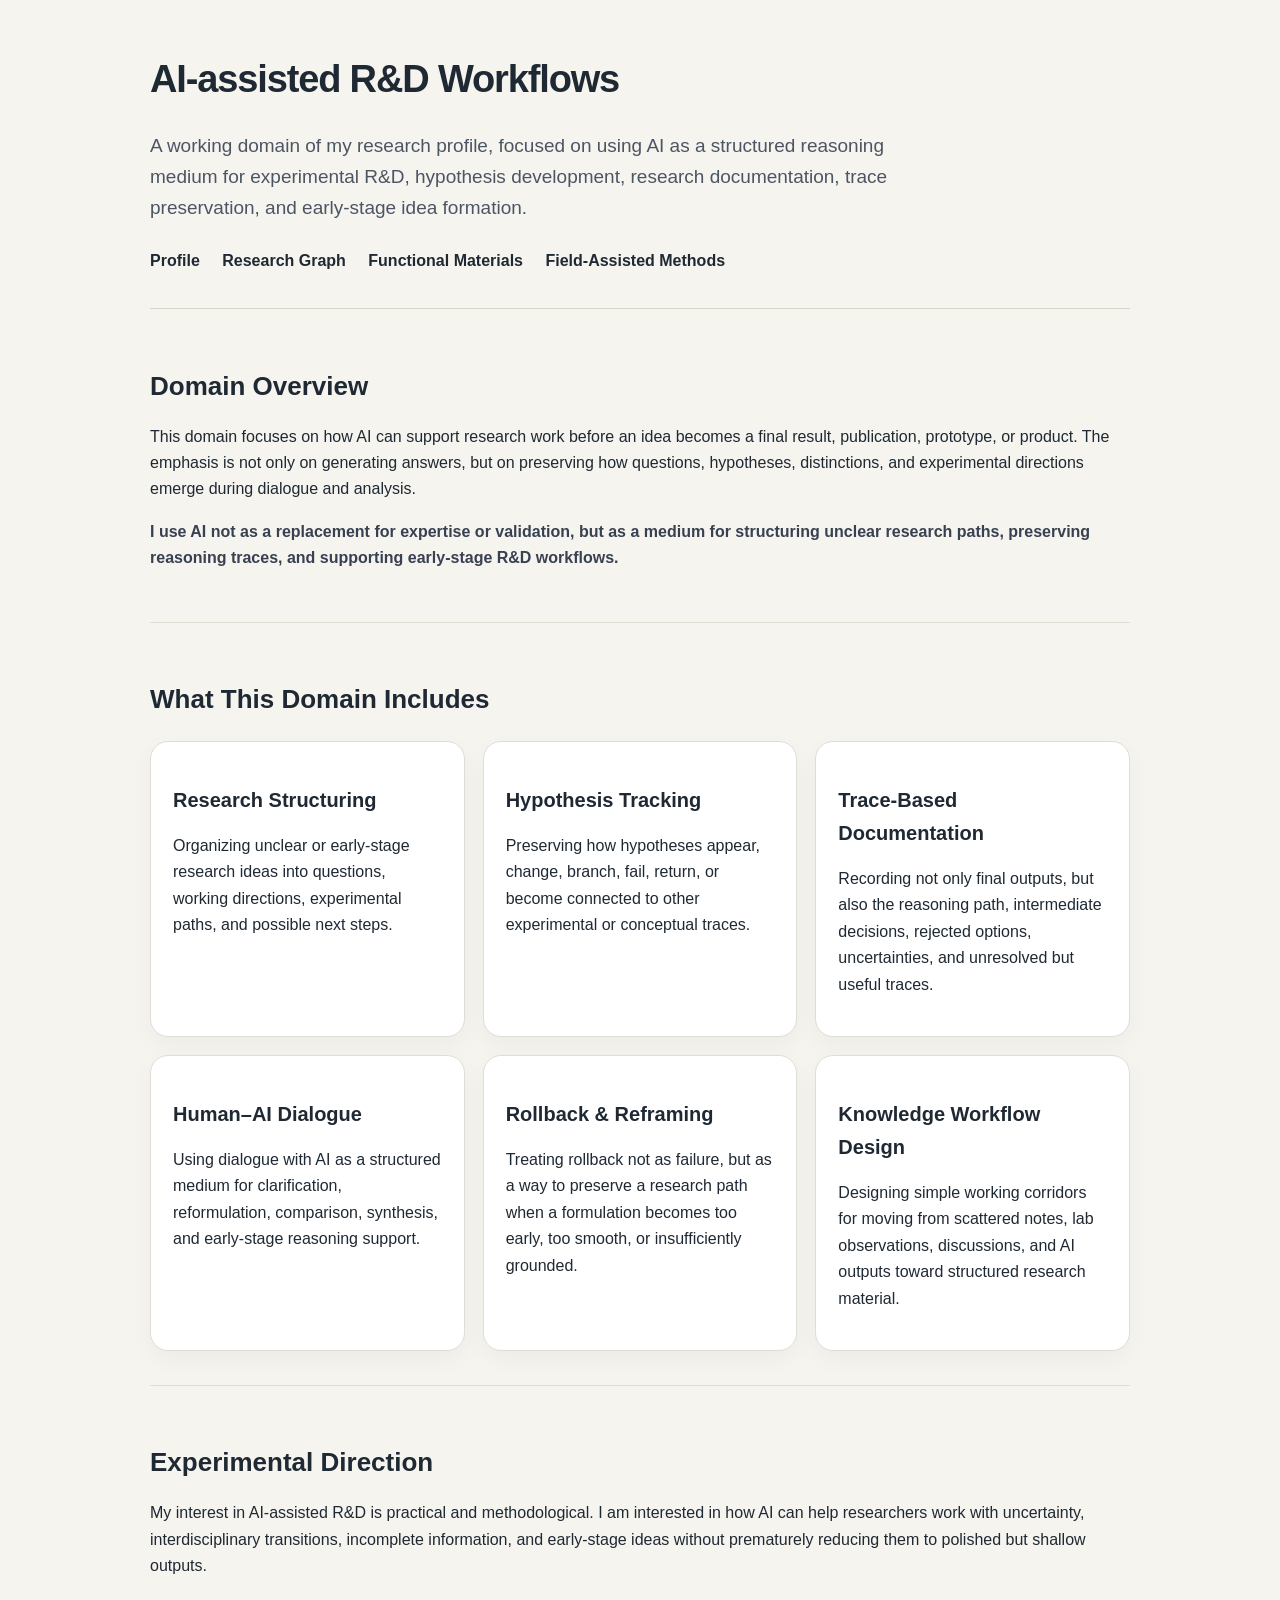
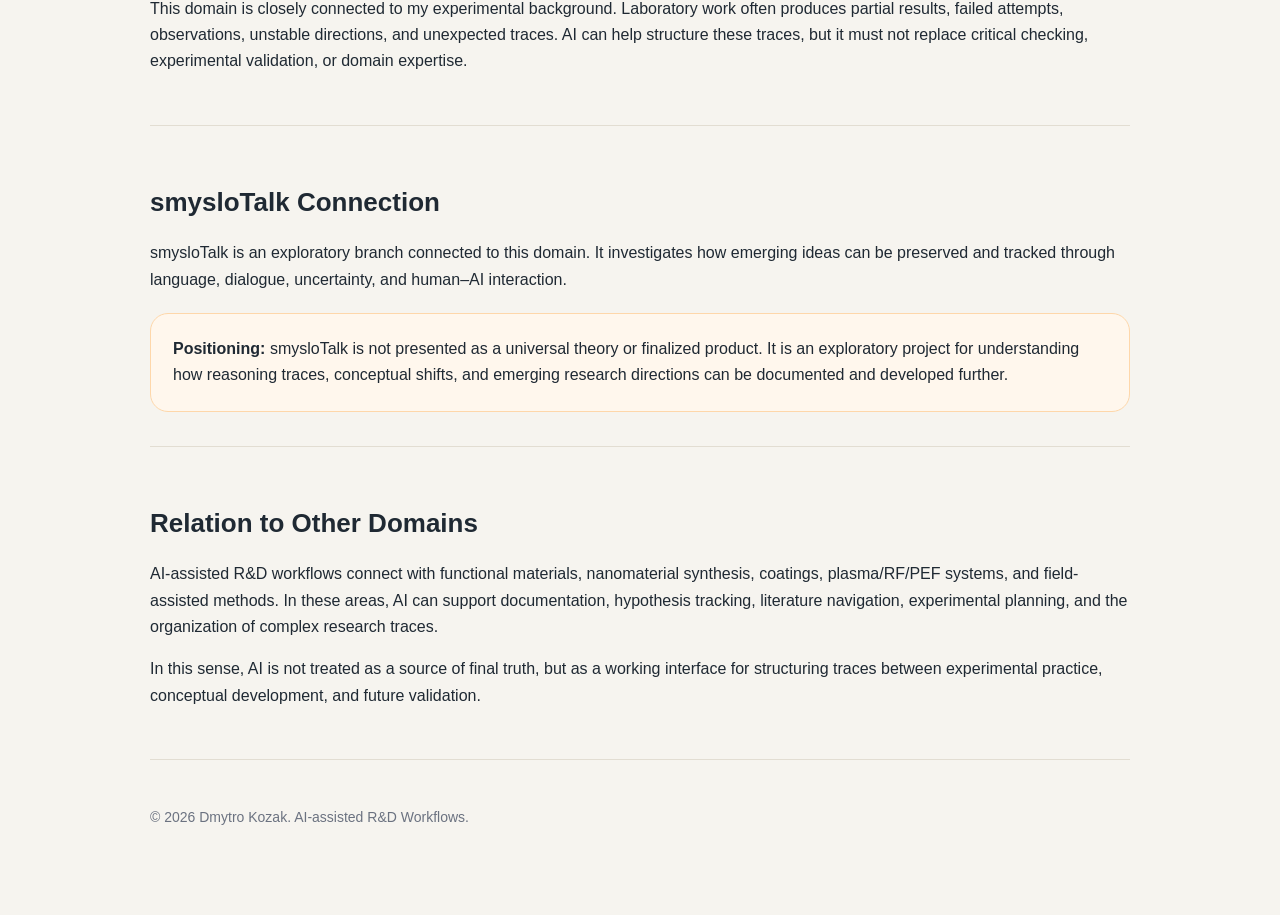
==== ai-assisted-rd.html @ 9b5f0a53 "Create ai-assisted-rd.html" ====
<!DOCTYPE html>
<html lang="en">
<head>
  <meta charset="UTF-8" />
  <meta name="viewport" content="width=device-width, initial-scale=1.0" />
  <title>AI-assisted R&D Workflows — Dmytro Kozak</title>
  <style>
    body {
      margin: 0;
      font-family: Arial, Helvetica, sans-serif;
      background: #f6f4ef;
      color: #1f2933;
      line-height: 1.65;
    }

    .page {
      max-width: 980px;
      margin: 0 auto;
      padding: 48px 24px 72px;
    }

    header {
      padding-bottom: 34px;
      border-bottom: 1px solid #d8d2c4;
    }

    h1 {
      font-size: 38px;
      margin: 0 0 12px;
      letter-spacing: -0.03em;
    }

    .subtitle {
      font-size: 19px;
      color: #4b5563;
      max-width: 760px;
    }

    nav {
      margin-top: 24px;
    }

    nav a {
      margin-right: 18px;
      color: #1f2933;
      text-decoration: none;
      font-weight: 600;
    }

    nav a:hover {
      text-decoration: underline;
    }

    section {
      padding: 34px 0;
      border-bottom: 1px solid #e2ddd2;
    }

    h2 {
      font-size: 26px;
      margin-bottom: 14px;
    }

    h3 {
      font-size: 20px;
      margin-bottom: 8px;
    }

    .grid {
      display: grid;
      grid-template-columns: repeat(auto-fit, minmax(260px, 1fr));
      gap: 18px;
      margin-top: 20px;
    }

    .card {
      background: #ffffff;
      border: 1px solid #e0ddd6;
      border-radius: 18px;
      padding: 22px;
      box-shadow: 0 8px 24px rgba(0,0,0,0.04);
    }

    .note {
      background: #fff7ed;
      border: 1px solid #fed7aa;
      border-radius: 18px;
      padding: 22px;
      margin-top: 20px;
    }

    .tagline {
      font-weight: 600;
      color: #374151;
    }

    footer {
      padding-top: 32px;
      color: #6b7280;
      font-size: 14px;
    }
  </style>
</head>

<body>
  <main class="page">
    <header>
      <h1>AI-assisted R&D Workflows</h1>
      <p class="subtitle">
        A working domain of my research profile, focused on using AI as a structured
        reasoning medium for experimental R&amp;D, hypothesis development, research
        documentation, trace preservation, and early-stage idea formation.
      </p>

      <nav>
        <a href="index.html">Profile</a>
        <a href="graph.html">Research Graph</a>
        <a href="functional-materials.html">Functional Materials</a>
        <a href="field-assisted-methods.html">Field-Assisted Methods</a>
      </nav>
    </header>

    <section>
      <h2>Domain Overview</h2>
      <p>
        This domain focuses on how AI can support research work before an idea becomes
        a final result, publication, prototype, or product. The emphasis is not only on
        generating answers, but on preserving how questions, hypotheses, distinctions,
        and experimental directions emerge during dialogue and analysis.
      </p>

      <p class="tagline">
        I use AI not as a replacement for expertise or validation, but as a medium for
        structuring unclear research paths, preserving reasoning traces, and supporting
        early-stage R&amp;D workflows.
      </p>
    </section>

    <section>
      <h2>What This Domain Includes</h2>

      <div class="grid">
        <div class="card">
          <h3>Research Structuring</h3>
          <p>
            Organizing unclear or early-stage research ideas into questions, working
            directions, experimental paths, and possible next steps.
          </p>
        </div>

        <div class="card">
          <h3>Hypothesis Tracking</h3>
          <p>
            Preserving how hypotheses appear, change, branch, fail, return, or become
            connected to other experimental or conceptual traces.
          </p>
        </div>

        <div class="card">
          <h3>Trace-Based Documentation</h3>
          <p>
            Recording not only final outputs, but also the reasoning path, intermediate
            decisions, rejected options, uncertainties, and unresolved but useful traces.
          </p>
        </div>

        <div class="card">
          <h3>Human–AI Dialogue</h3>
          <p>
            Using dialogue with AI as a structured medium for clarification, reformulation,
            comparison, synthesis, and early-stage reasoning support.
          </p>
        </div>

        <div class="card">
          <h3>Rollback & Reframing</h3>
          <p>
            Treating rollback not as failure, but as a way to preserve a research path
            when a formulation becomes too early, too smooth, or insufficiently grounded.
          </p>
        </div>

        <div class="card">
          <h3>Knowledge Workflow Design</h3>
          <p>
            Designing simple working corridors for moving from scattered notes, lab
            observations, discussions, and AI outputs toward structured research material.
          </p>
        </div>
      </div>
    </section>

    <section>
      <h2>Experimental Direction</h2>
      <p>
        My interest in AI-assisted R&amp;D is practical and methodological. I am interested
        in how AI can help researchers work with uncertainty, interdisciplinary transitions,
        incomplete information, and early-stage ideas without prematurely reducing them
        to polished but shallow outputs.
      </p>

      <p>
        This domain is closely connected to my experimental background. Laboratory work
        often produces partial results, failed attempts, observations, unstable directions,
        and unexpected traces. AI can help structure these traces, but it must not replace
        critical checking, experimental validation, or domain expertise.
      </p>
    </section>

    <section>
      <h2>smysloTalk Connection</h2>
      <p>
        smysloTalk is an exploratory branch connected to this domain. It investigates
        how emerging ideas can be preserved and tracked through language, dialogue,
        uncertainty, and human–AI interaction.
      </p>

      <div class="note">
        <strong>Positioning:</strong>
        smysloTalk is not presented as a universal theory or finalized product. It is an
        exploratory project for understanding how reasoning traces, conceptual shifts,
        and emerging research directions can be documented and developed further.
      </div>
    </section>

    <section>
      <h2>Relation to Other Domains</h2>
      <p>
        AI-assisted R&amp;D workflows connect with functional materials, nanomaterial
        synthesis, coatings, plasma/RF/PEF systems, and field-assisted methods. In these
        areas, AI can support documentation, hypothesis tracking, literature navigation,
        experimental planning, and the organization of complex research traces.
      </p>

      <p>
        In this sense, AI is not treated as a source of final truth, but as a working
        interface for structuring traces between experimental practice, conceptual
        development, and future validation.
      </p>
    </section>

    <footer>
      <p>© 2026 Dmytro Kozak. AI-assisted R&amp;D Workflows.</p>
    </footer>
  </main>
</body>
</html>
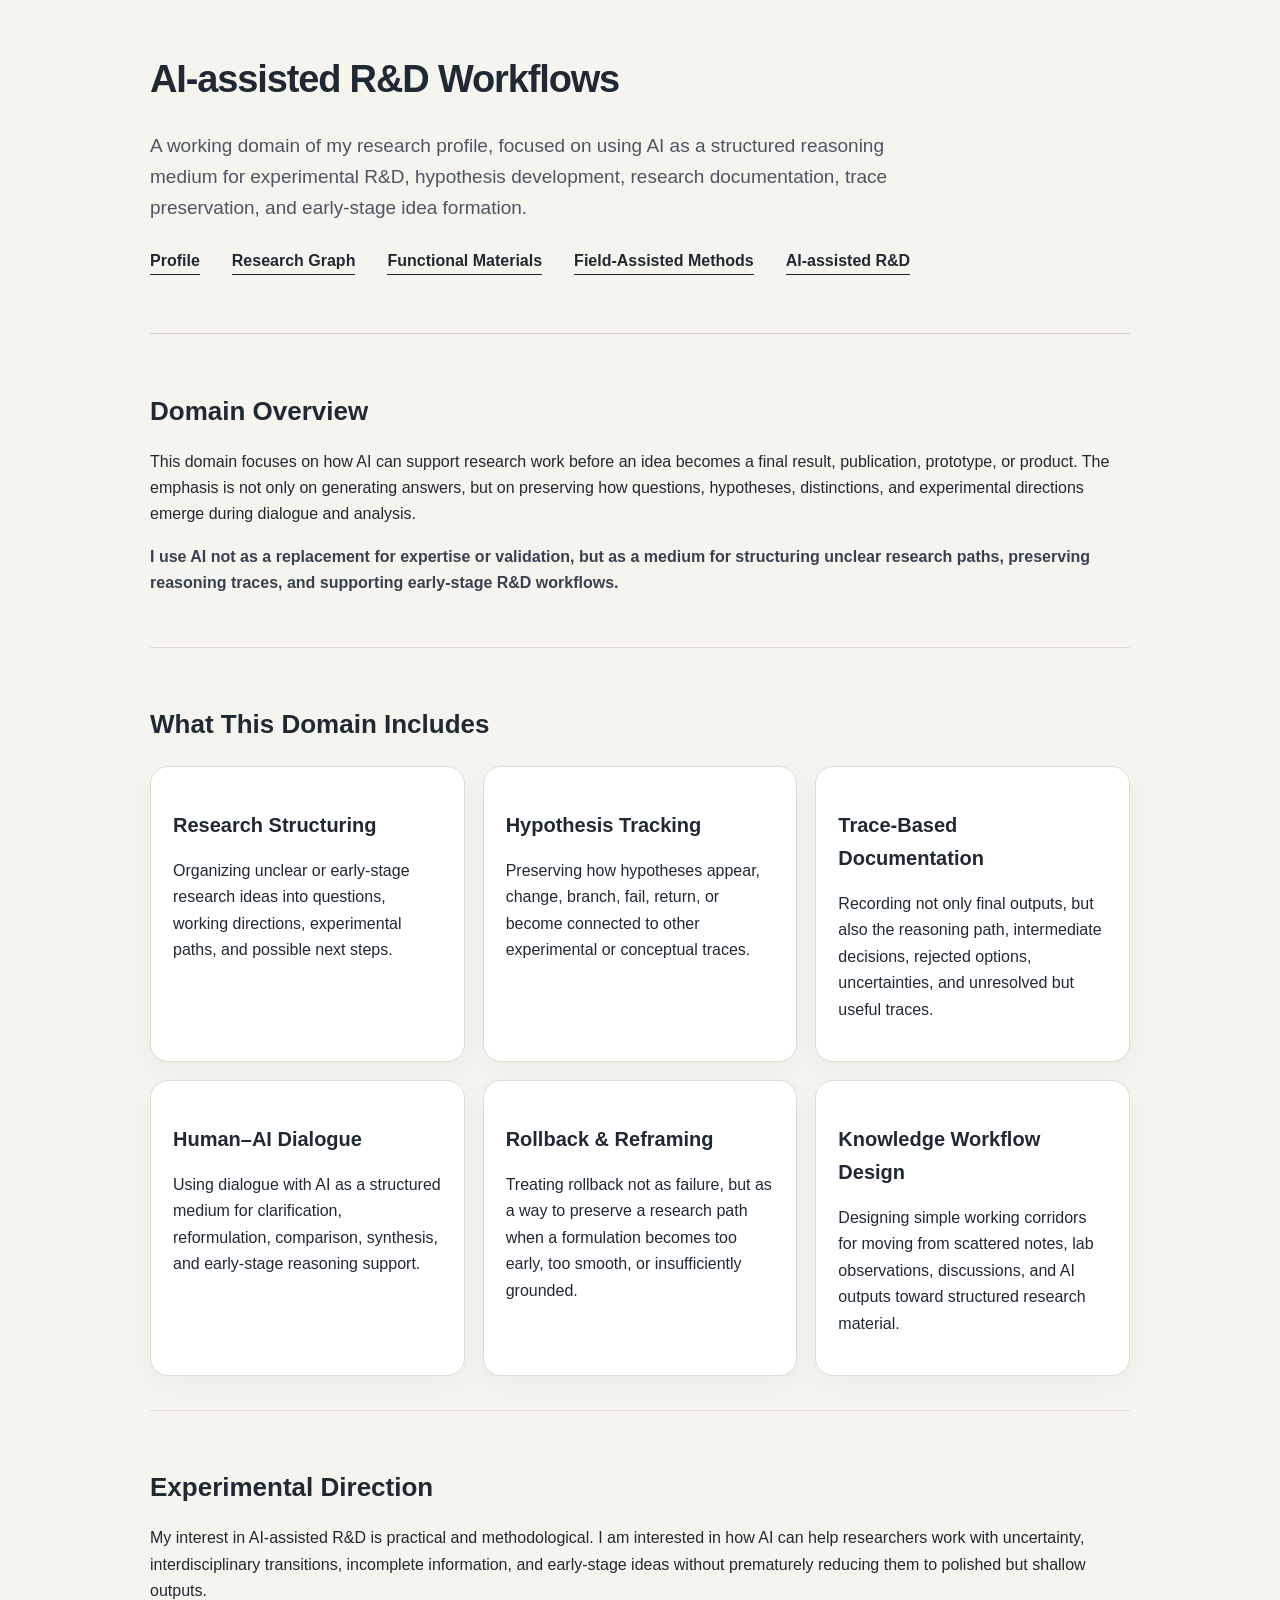
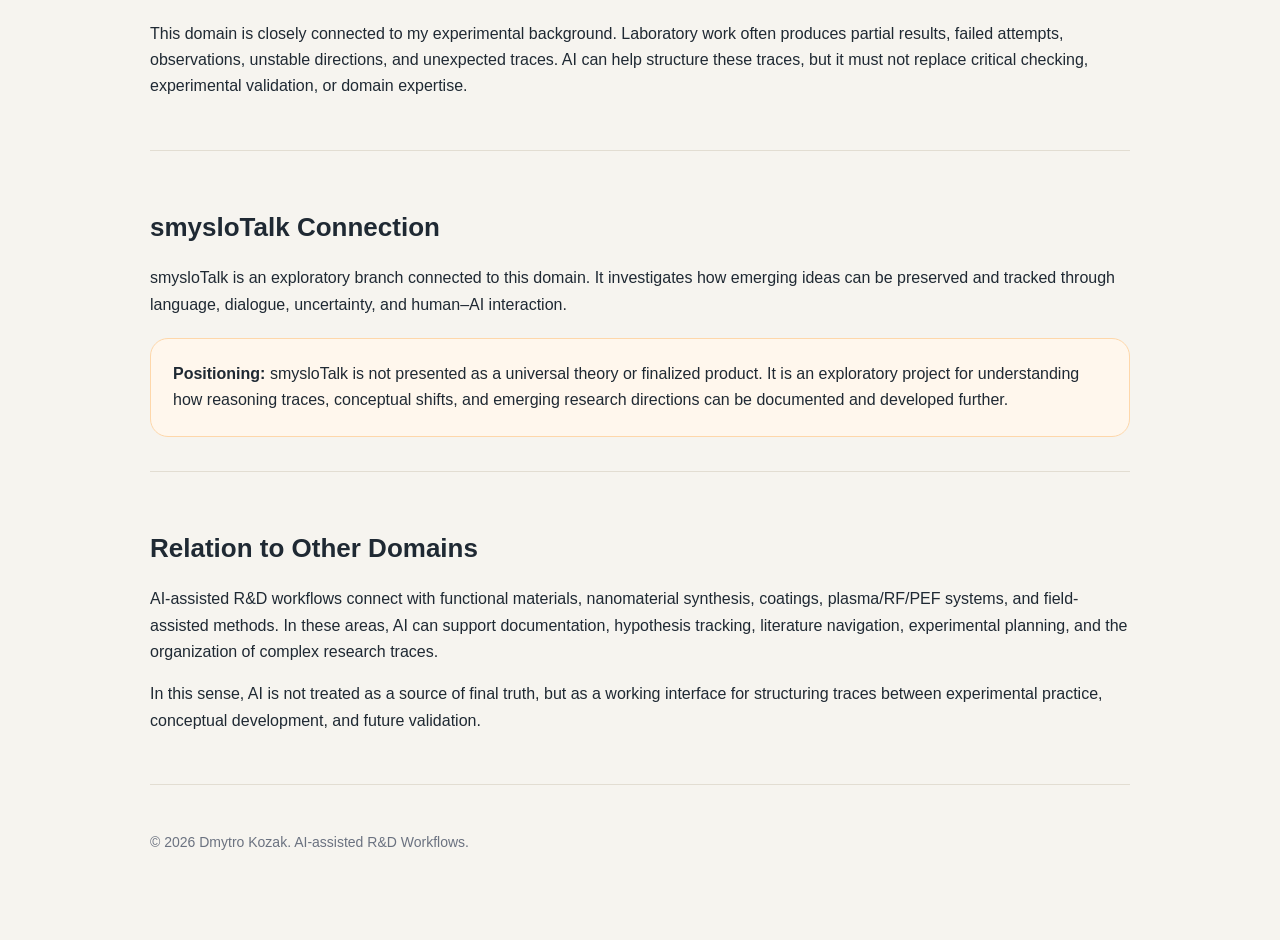
==== commit 6e57df74: "Update ai-assisted-rd.html" ====
--- a/ai-assisted-rd.html
+++ b/ai-assisted-rd.html
@@ -113,10 +113,13 @@
       </p>
 
       <nav>
-        <a href="index.html">Profile</a>
-        <a href="graph.html">Research Graph</a>
-        <a href="functional-materials.html">Functional Materials</a>
-        <a href="field-assisted-methods.html">Field-Assisted Methods</a>
+        <div style="margin: 24px 0; display: flex; flex-wrap: wrap; gap: 14px;">
+  <a href="index.html" style="color: #1f2933; font-weight: 600; text-decoration: none; border-bottom: 1px solid #1f2933;">Profile</a>
+  <a href="graph.html" style="color: #1f2933; font-weight: 600; text-decoration: none; border-bottom: 1px solid #1f2933;">Research Graph</a>
+  <a href="functional-materials.html" style="color: #1f2933; font-weight: 600; text-decoration: none; border-bottom: 1px solid #1f2933;">Functional Materials</a>
+  <a href="field-assisted-methods.html" style="color: #1f2933; font-weight: 600; text-decoration: none; border-bottom: 1px solid #1f2933;">Field-Assisted Methods</a>
+  <a href="ai-assisted-rd.html" style="color: #1f2933; font-weight: 600; text-decoration: none; border-bottom: 1px solid #1f2933;">AI-assisted R&amp;D</a>
+</div>
       </nav>
     </header>
 
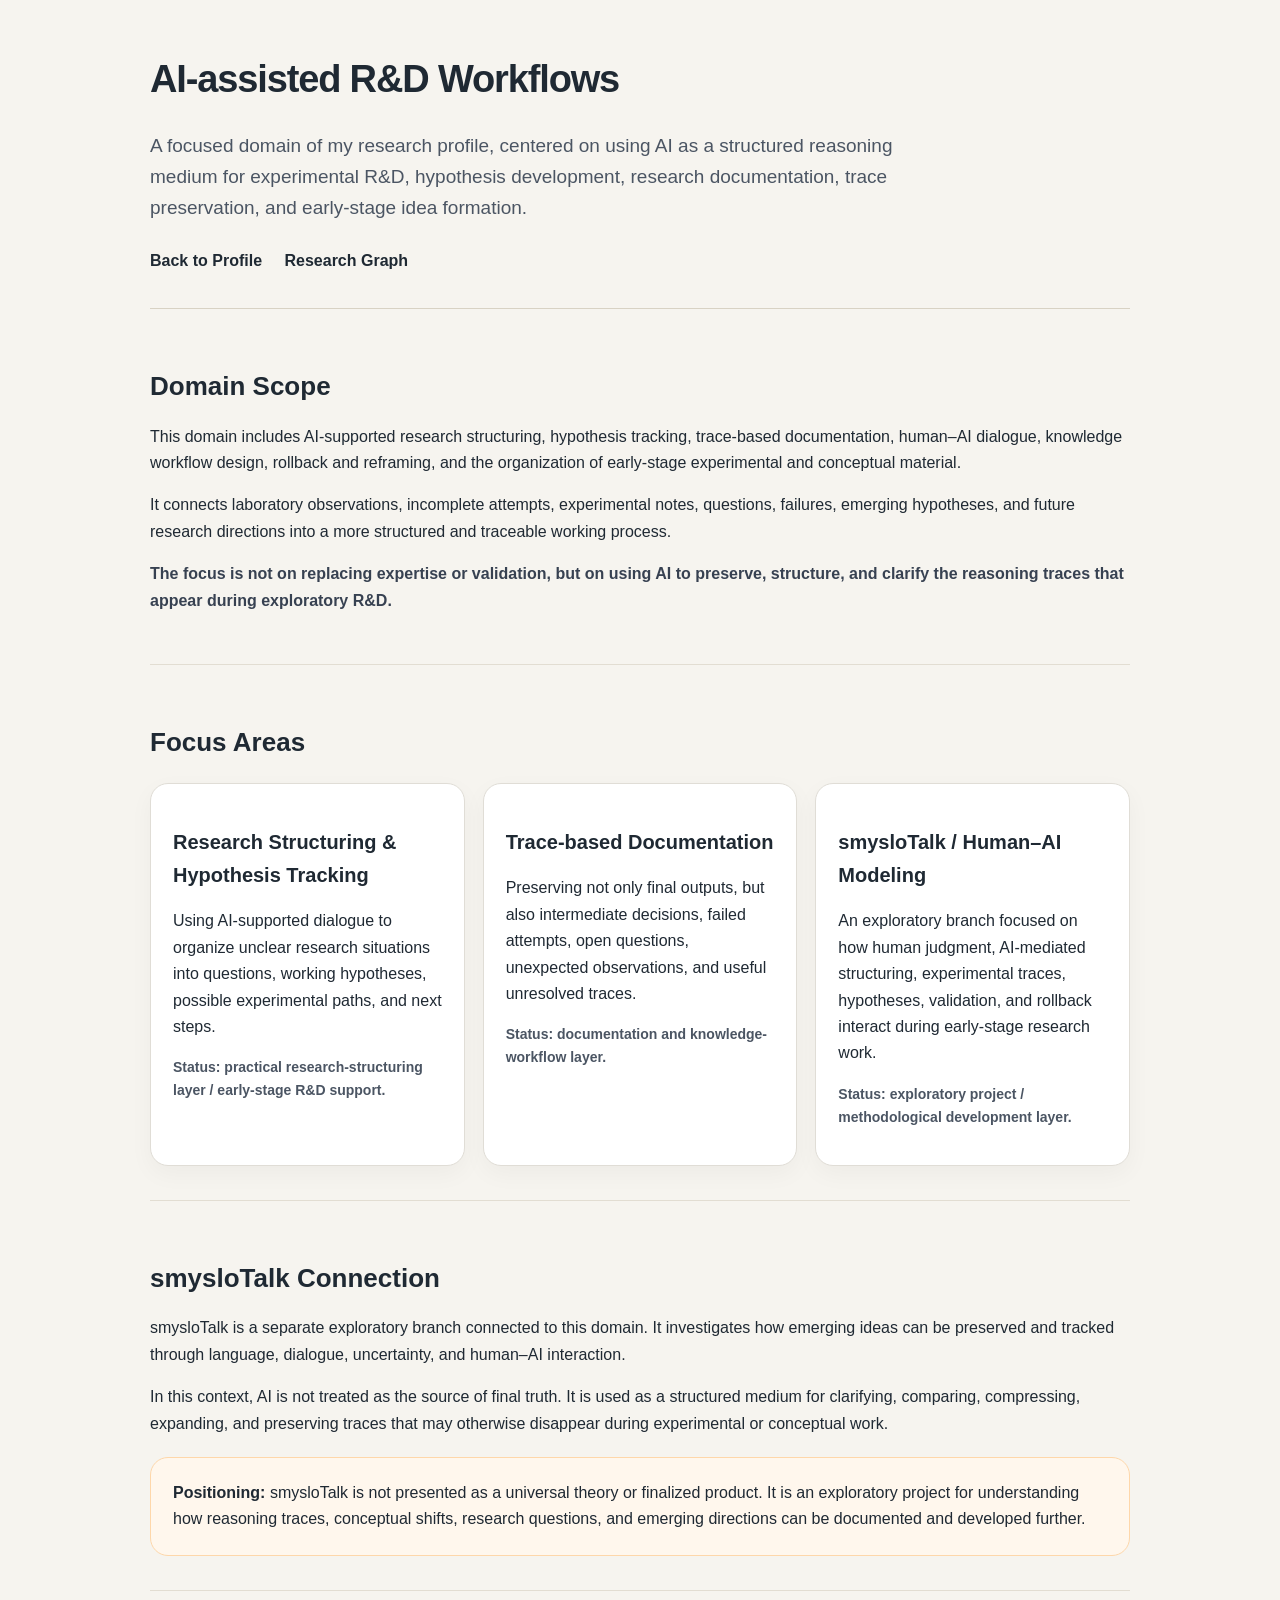
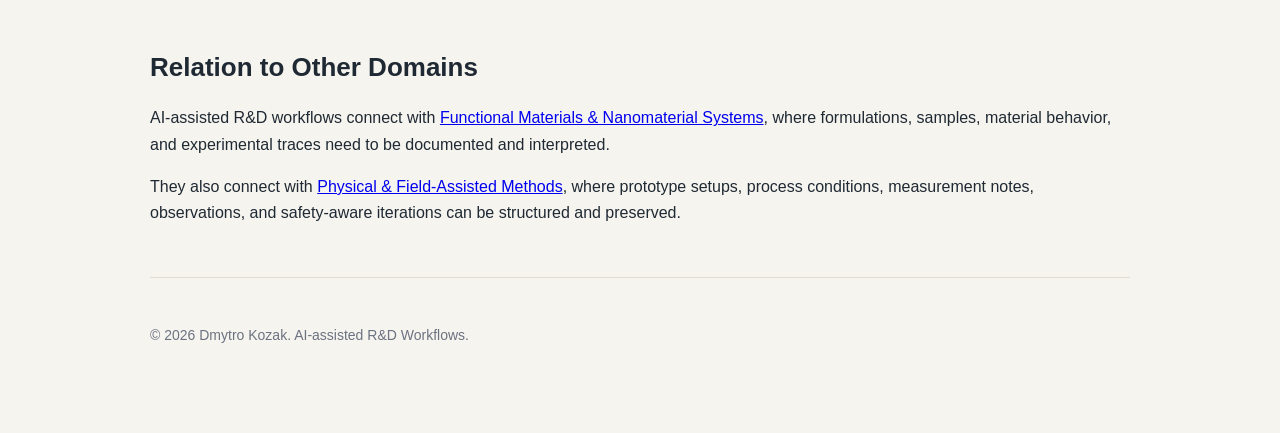
==== commit 8e5d8bc9: "Update ai-assisted-rd.html" ====
--- a/ai-assisted-rd.html
+++ b/ai-assisted-rd.html
@@ -89,6 +89,13 @@
       margin-top: 20px;
     }
 
+    .status {
+      font-size: 14px;
+      font-weight: 600;
+      color: #4b5563;
+      margin-top: 14px;
+    }
+
     .tagline {
       font-weight: 600;
       color: #374151;
@@ -105,140 +112,116 @@
 <body>
   <main class="page">
     <header>
-      <h1>AI-assisted R&D Workflows</h1>
+      <h1>AI-assisted R&amp;D Workflows</h1>
       <p class="subtitle">
-        A working domain of my research profile, focused on using AI as a structured
+        A focused domain of my research profile, centered on using AI as a structured
         reasoning medium for experimental R&amp;D, hypothesis development, research
         documentation, trace preservation, and early-stage idea formation.
       </p>
 
       <nav>
-        <div style="margin: 24px 0; display: flex; flex-wrap: wrap; gap: 14px;">
-  <a href="index.html" style="color: #1f2933; font-weight: 600; text-decoration: none; border-bottom: 1px solid #1f2933;">Profile</a>
-  <a href="graph.html" style="color: #1f2933; font-weight: 600; text-decoration: none; border-bottom: 1px solid #1f2933;">Research Graph</a>
-  <a href="functional-materials.html" style="color: #1f2933; font-weight: 600; text-decoration: none; border-bottom: 1px solid #1f2933;">Functional Materials</a>
-  <a href="field-assisted-methods.html" style="color: #1f2933; font-weight: 600; text-decoration: none; border-bottom: 1px solid #1f2933;">Field-Assisted Methods</a>
-  <a href="ai-assisted-rd.html" style="color: #1f2933; font-weight: 600; text-decoration: none; border-bottom: 1px solid #1f2933;">AI-assisted R&amp;D</a>
-</div>
+        <a href="index.html">Back to Profile</a>
+        <a href="graph.html">Research Graph</a>
       </nav>
     </header>
 
     <section>
-      <h2>Domain Overview</h2>
-      <p>
-        This domain focuses on how AI can support research work before an idea becomes
-        a final result, publication, prototype, or product. The emphasis is not only on
-        generating answers, but on preserving how questions, hypotheses, distinctions,
-        and experimental directions emerge during dialogue and analysis.
+      <h2>Domain Scope</h2>
+      <p>
+        This domain includes AI-supported research structuring, hypothesis tracking,
+        trace-based documentation, human–AI dialogue, knowledge workflow design,
+        rollback and reframing, and the organization of early-stage experimental
+        and conceptual material.
+      </p>
+
+      <p>
+        It connects laboratory observations, incomplete attempts, experimental notes,
+        questions, failures, emerging hypotheses, and future research directions into
+        a more structured and traceable working process.
       </p>
 
       <p class="tagline">
-        I use AI not as a replacement for expertise or validation, but as a medium for
-        structuring unclear research paths, preserving reasoning traces, and supporting
-        early-stage R&amp;D workflows.
-      </p>
-    </section>
-
-    <section>
-      <h2>What This Domain Includes</h2>
+        The focus is not on replacing expertise or validation, but on using AI to preserve,
+        structure, and clarify the reasoning traces that appear during exploratory R&amp;D.
+      </p>
+    </section>
+
+    <section>
+      <h2>Focus Areas</h2>
 
       <div class="grid">
         <div class="card">
-          <h3>Research Structuring</h3>
+          <h3>Research Structuring &amp; Hypothesis Tracking</h3>
           <p>
-            Organizing unclear or early-stage research ideas into questions, working
-            directions, experimental paths, and possible next steps.
+            Using AI-supported dialogue to organize unclear research situations into
+            questions, working hypotheses, possible experimental paths, and next steps.
+          </p>
+          <p class="status">
+            Status: practical research-structuring layer / early-stage R&amp;D support.
           </p>
         </div>
 
         <div class="card">
-          <h3>Hypothesis Tracking</h3>
+          <h3>Trace-based Documentation</h3>
           <p>
-            Preserving how hypotheses appear, change, branch, fail, return, or become
-            connected to other experimental or conceptual traces.
+            Preserving not only final outputs, but also intermediate decisions, failed
+            attempts, open questions, unexpected observations, and useful unresolved traces.
+          </p>
+          <p class="status">
+            Status: documentation and knowledge-workflow layer.
           </p>
         </div>
 
         <div class="card">
-          <h3>Trace-Based Documentation</h3>
+          <h3>smysloTalk / Human–AI Modeling</h3>
           <p>
-            Recording not only final outputs, but also the reasoning path, intermediate
-            decisions, rejected options, uncertainties, and unresolved but useful traces.
-          </p>
-        </div>
-
-        <div class="card">
-          <h3>Human–AI Dialogue</h3>
-          <p>
-            Using dialogue with AI as a structured medium for clarification, reformulation,
-            comparison, synthesis, and early-stage reasoning support.
-          </p>
-        </div>
-
-        <div class="card">
-          <h3>Rollback & Reframing</h3>
-          <p>
-            Treating rollback not as failure, but as a way to preserve a research path
-            when a formulation becomes too early, too smooth, or insufficiently grounded.
-          </p>
-        </div>
-
-        <div class="card">
-          <h3>Knowledge Workflow Design</h3>
-          <p>
-            Designing simple working corridors for moving from scattered notes, lab
-            observations, discussions, and AI outputs toward structured research material.
+            An exploratory branch focused on how human judgment, AI-mediated structuring,
+            experimental traces, hypotheses, validation, and rollback interact during
+            early-stage research work.
+          </p>
+          <p class="status">
+            Status: exploratory project / methodological development layer.
           </p>
         </div>
       </div>
     </section>
 
     <section>
-      <h2>Experimental Direction</h2>
-      <p>
-        My interest in AI-assisted R&amp;D is practical and methodological. I am interested
-        in how AI can help researchers work with uncertainty, interdisciplinary transitions,
-        incomplete information, and early-stage ideas without prematurely reducing them
-        to polished but shallow outputs.
-      </p>
-
-      <p>
-        This domain is closely connected to my experimental background. Laboratory work
-        often produces partial results, failed attempts, observations, unstable directions,
-        and unexpected traces. AI can help structure these traces, but it must not replace
-        critical checking, experimental validation, or domain expertise.
-      </p>
-    </section>
-
-    <section>
       <h2>smysloTalk Connection</h2>
       <p>
-        smysloTalk is an exploratory branch connected to this domain. It investigates
+        smysloTalk is a separate exploratory branch connected to this domain. It investigates
         how emerging ideas can be preserved and tracked through language, dialogue,
         uncertainty, and human–AI interaction.
+      </p>
+
+      <p>
+        In this context, AI is not treated as the source of final truth. It is used as a
+        structured medium for clarifying, comparing, compressing, expanding, and preserving
+        traces that may otherwise disappear during experimental or conceptual work.
       </p>
 
       <div class="note">
         <strong>Positioning:</strong>
         smysloTalk is not presented as a universal theory or finalized product. It is an
         exploratory project for understanding how reasoning traces, conceptual shifts,
-        and emerging research directions can be documented and developed further.
+        research questions, and emerging directions can be documented and developed further.
       </div>
     </section>
 
     <section>
       <h2>Relation to Other Domains</h2>
       <p>
-        AI-assisted R&amp;D workflows connect with functional materials, nanomaterial
-        synthesis, coatings, plasma/RF/PEF systems, and field-assisted methods. In these
-        areas, AI can support documentation, hypothesis tracking, literature navigation,
-        experimental planning, and the organization of complex research traces.
-      </p>
-
-      <p>
-        In this sense, AI is not treated as a source of final truth, but as a working
-        interface for structuring traces between experimental practice, conceptual
-        development, and future validation.
+        AI-assisted R&amp;D workflows connect with
+        <a href="functional-materials.html">Functional Materials &amp; Nanomaterial Systems</a>,
+        where formulations, samples, material behavior, and experimental traces need to be
+        documented and interpreted.
+      </p>
+
+      <p>
+        They also connect with
+        <a href="field-assisted-methods.html">Physical &amp; Field-Assisted Methods</a>,
+        where prototype setups, process conditions, measurement notes, observations, and
+        safety-aware iterations can be structured and preserved.
       </p>
     </section>
 
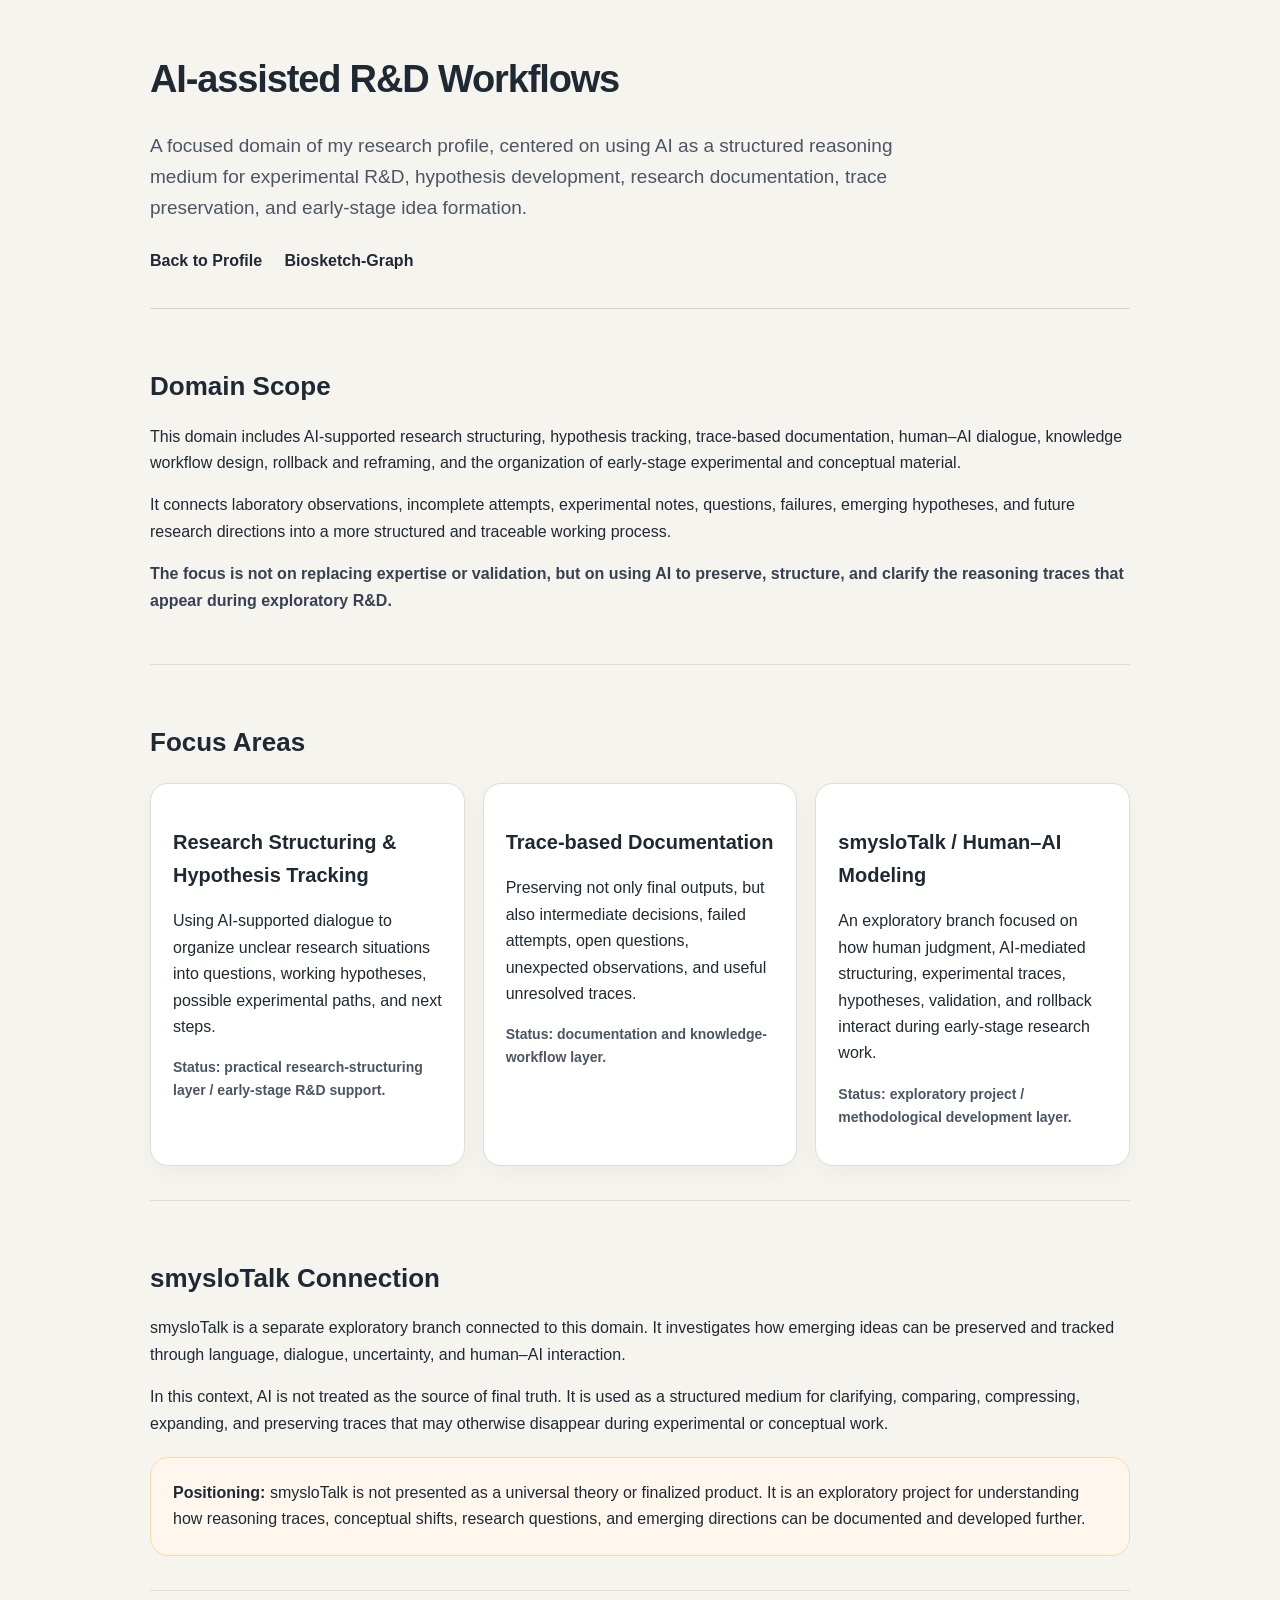
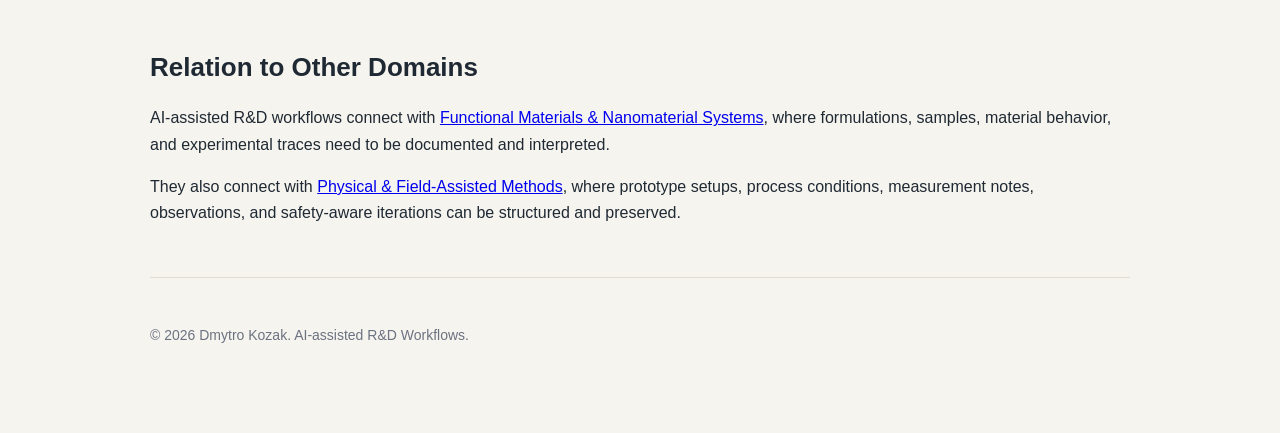
==== commit f76d811c: "Update ai-assisted-rd.html" ====
--- a/ai-assisted-rd.html
+++ b/ai-assisted-rd.html
@@ -121,7 +121,7 @@
 
       <nav>
         <a href="index.html">Back to Profile</a>
-        <a href="graph.html">Research Graph</a>
+        <a href="graph.html">Biosketch-Graph</a>
       </nav>
     </header>
 
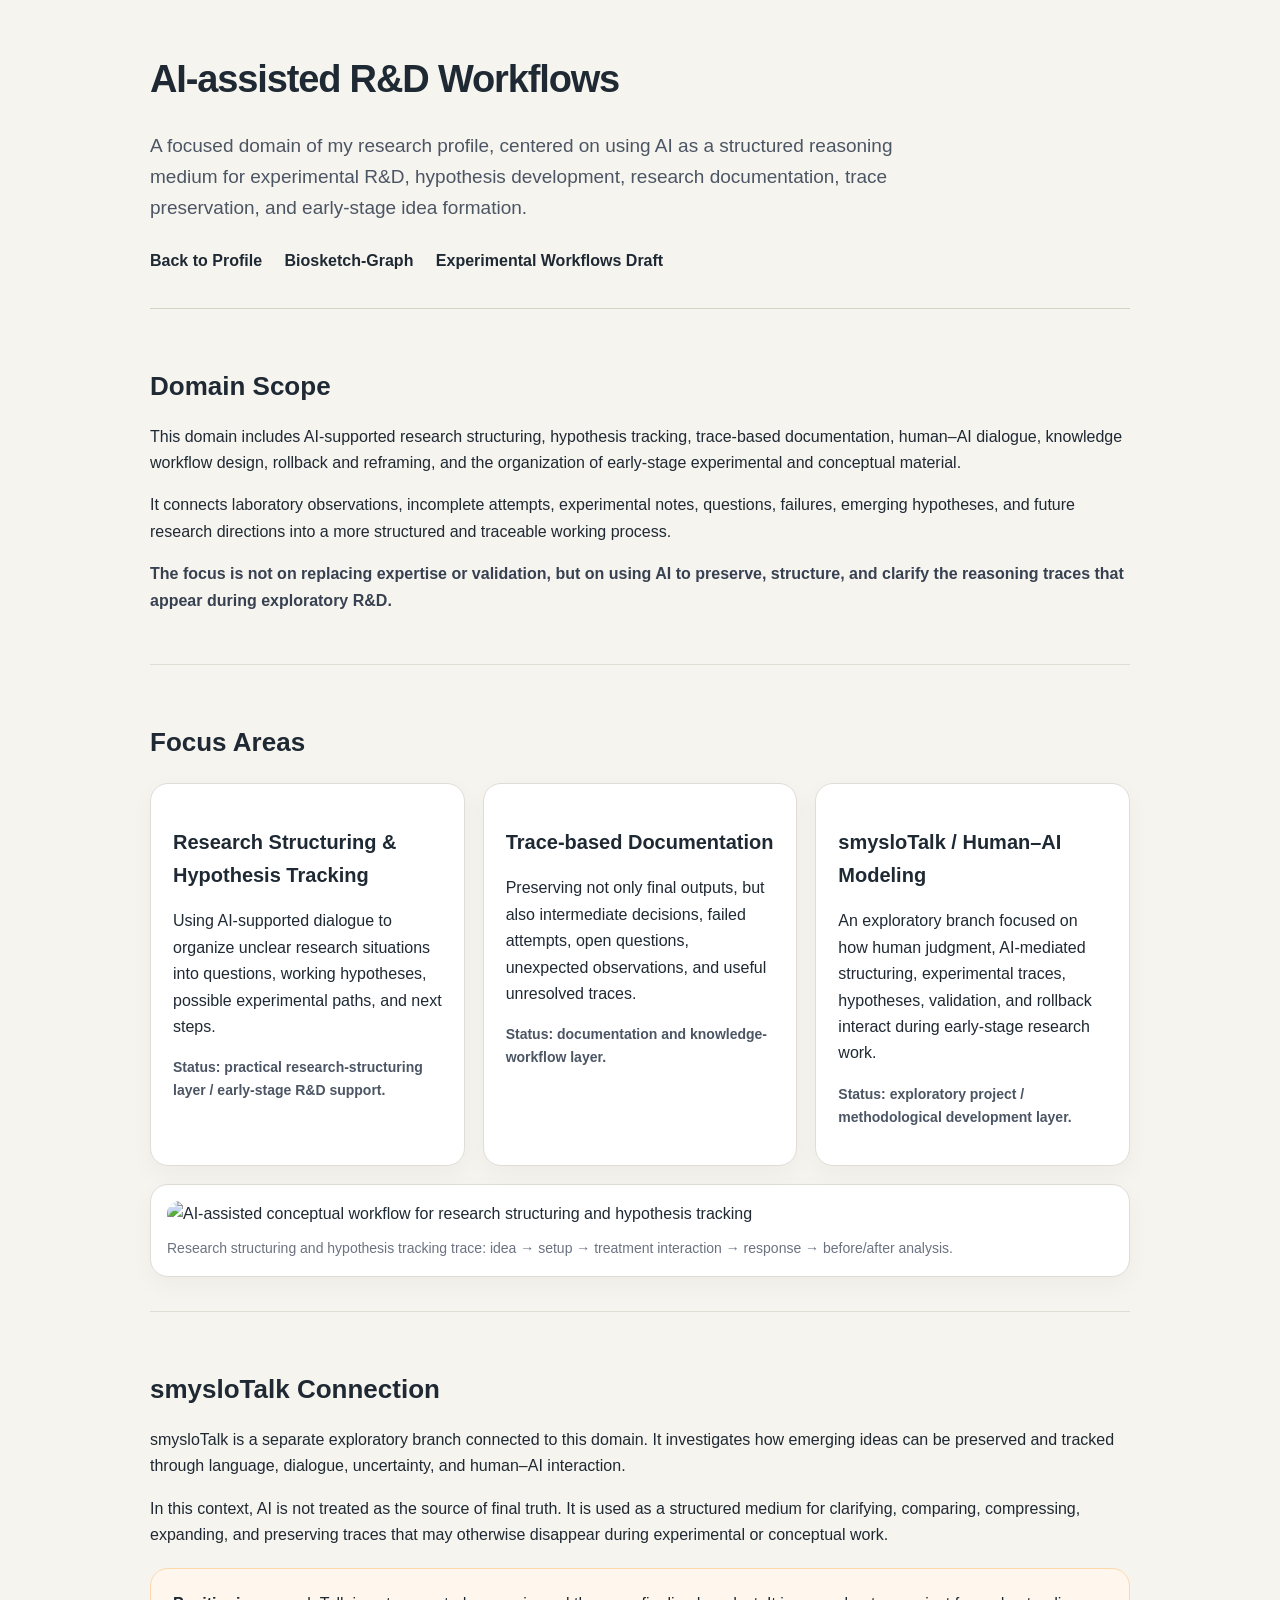
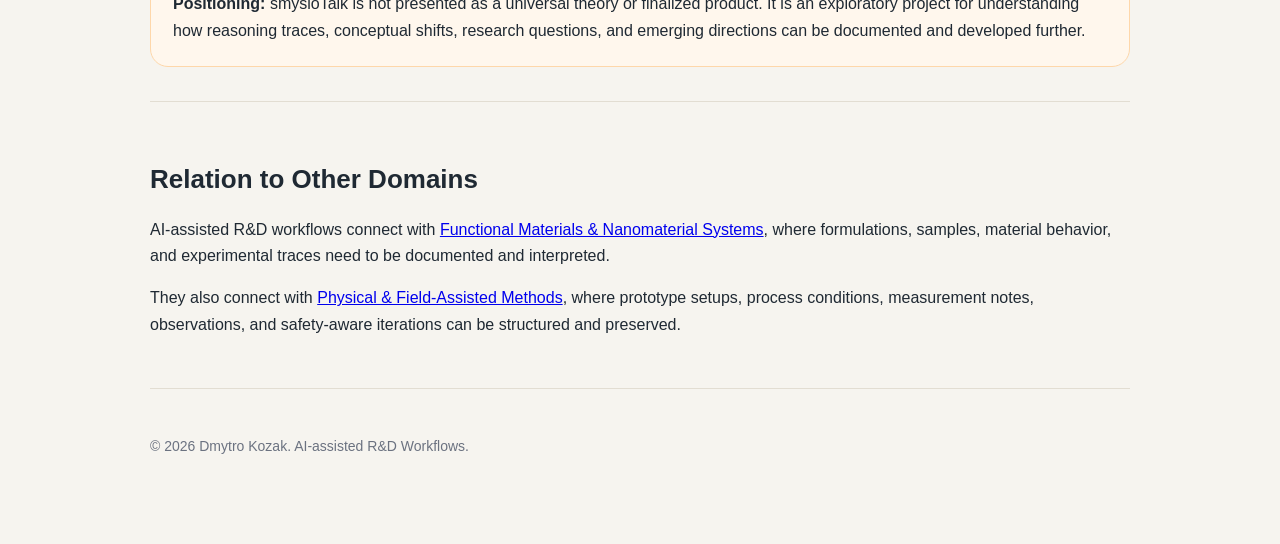
==== commit be122d82: "Update Lab29" ====
--- a/ai-assisted-rd.html
+++ b/ai-assisted-rd.html
@@ -101,6 +101,29 @@
       color: #374151;
     }
 
+    .example-visual {
+      background: #ffffff;
+      border: 1px solid #e0ddd6;
+      border-radius: 18px;
+      padding: 16px;
+      margin: 18px 0 0;
+      box-shadow: 0 8px 24px rgba(0,0,0,0.04);
+    }
+
+    .detail-image {
+      display: block;
+      width: 100%;
+      height: auto;
+      border-radius: 14px;
+    }
+
+    .image-caption {
+      margin-top: 10px;
+      color: #6b7280;
+      font-size: 14px;
+    }
+
+
     footer {
       padding-top: 32px;
       color: #6b7280;
@@ -122,6 +145,7 @@
       <nav>
         <a href="index.html">Back to Profile</a>
         <a href="graph.html">Biosketch-Graph</a>
+        <a href="experimental-workflows-draft.html">Experimental Workflows Draft</a>
       </nav>
     </header>
 
@@ -184,6 +208,13 @@
           </p>
         </div>
       </div>
+
+      <figure class="example-visual">
+        <img src="images/ai-assisted-rd/ai-assisted-conceptual-workflow.png" alt="AI-assisted conceptual workflow for research structuring and hypothesis tracking" class="detail-image">
+        <figcaption class="image-caption">
+          Research structuring and hypothesis tracking trace: idea → setup → treatment interaction → response → before/after analysis.
+        </figcaption>
+      </figure>
     </section>
 
     <section>
@@ -229,5 +260,8 @@
       <p>© 2026 Dmytro Kozak. AI-assisted R&amp;D Workflows.</p>
     </footer>
   </main>
+
+  <style>
+  </style>
 </body>
 </html>
